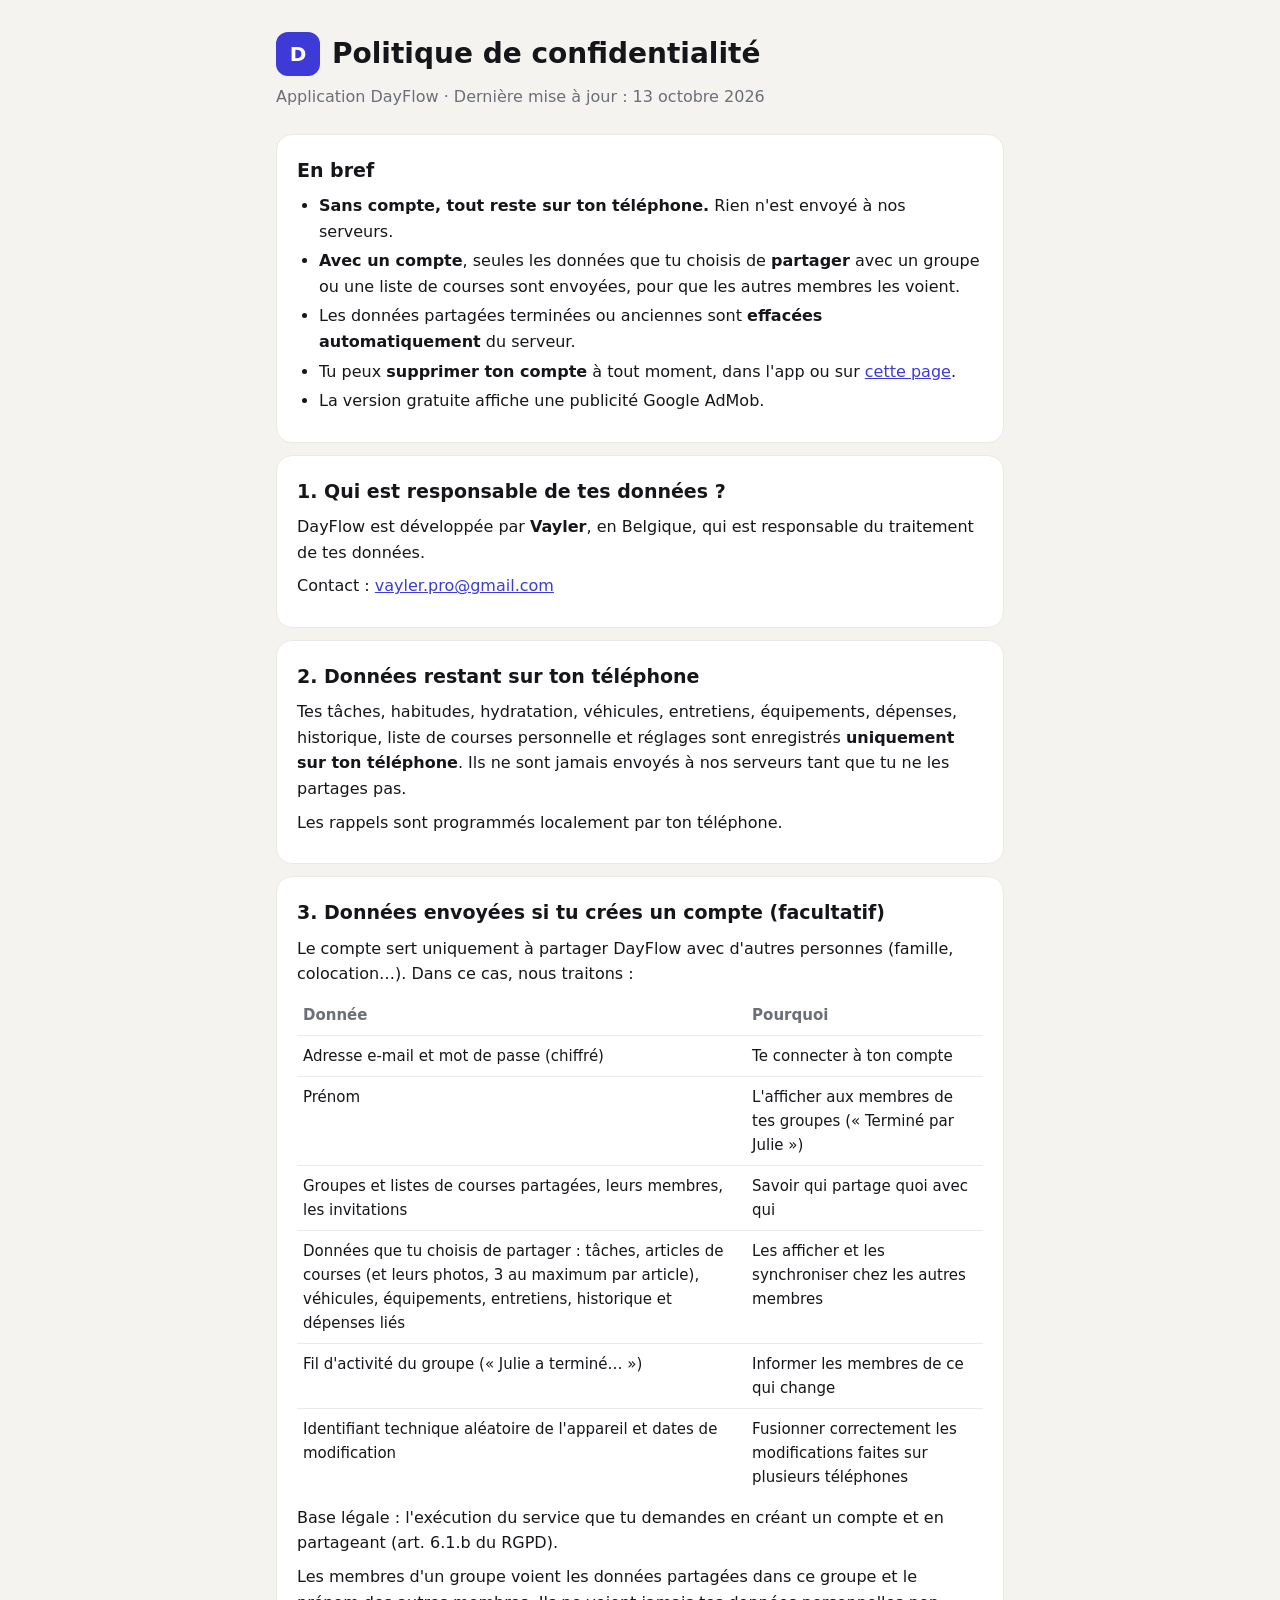
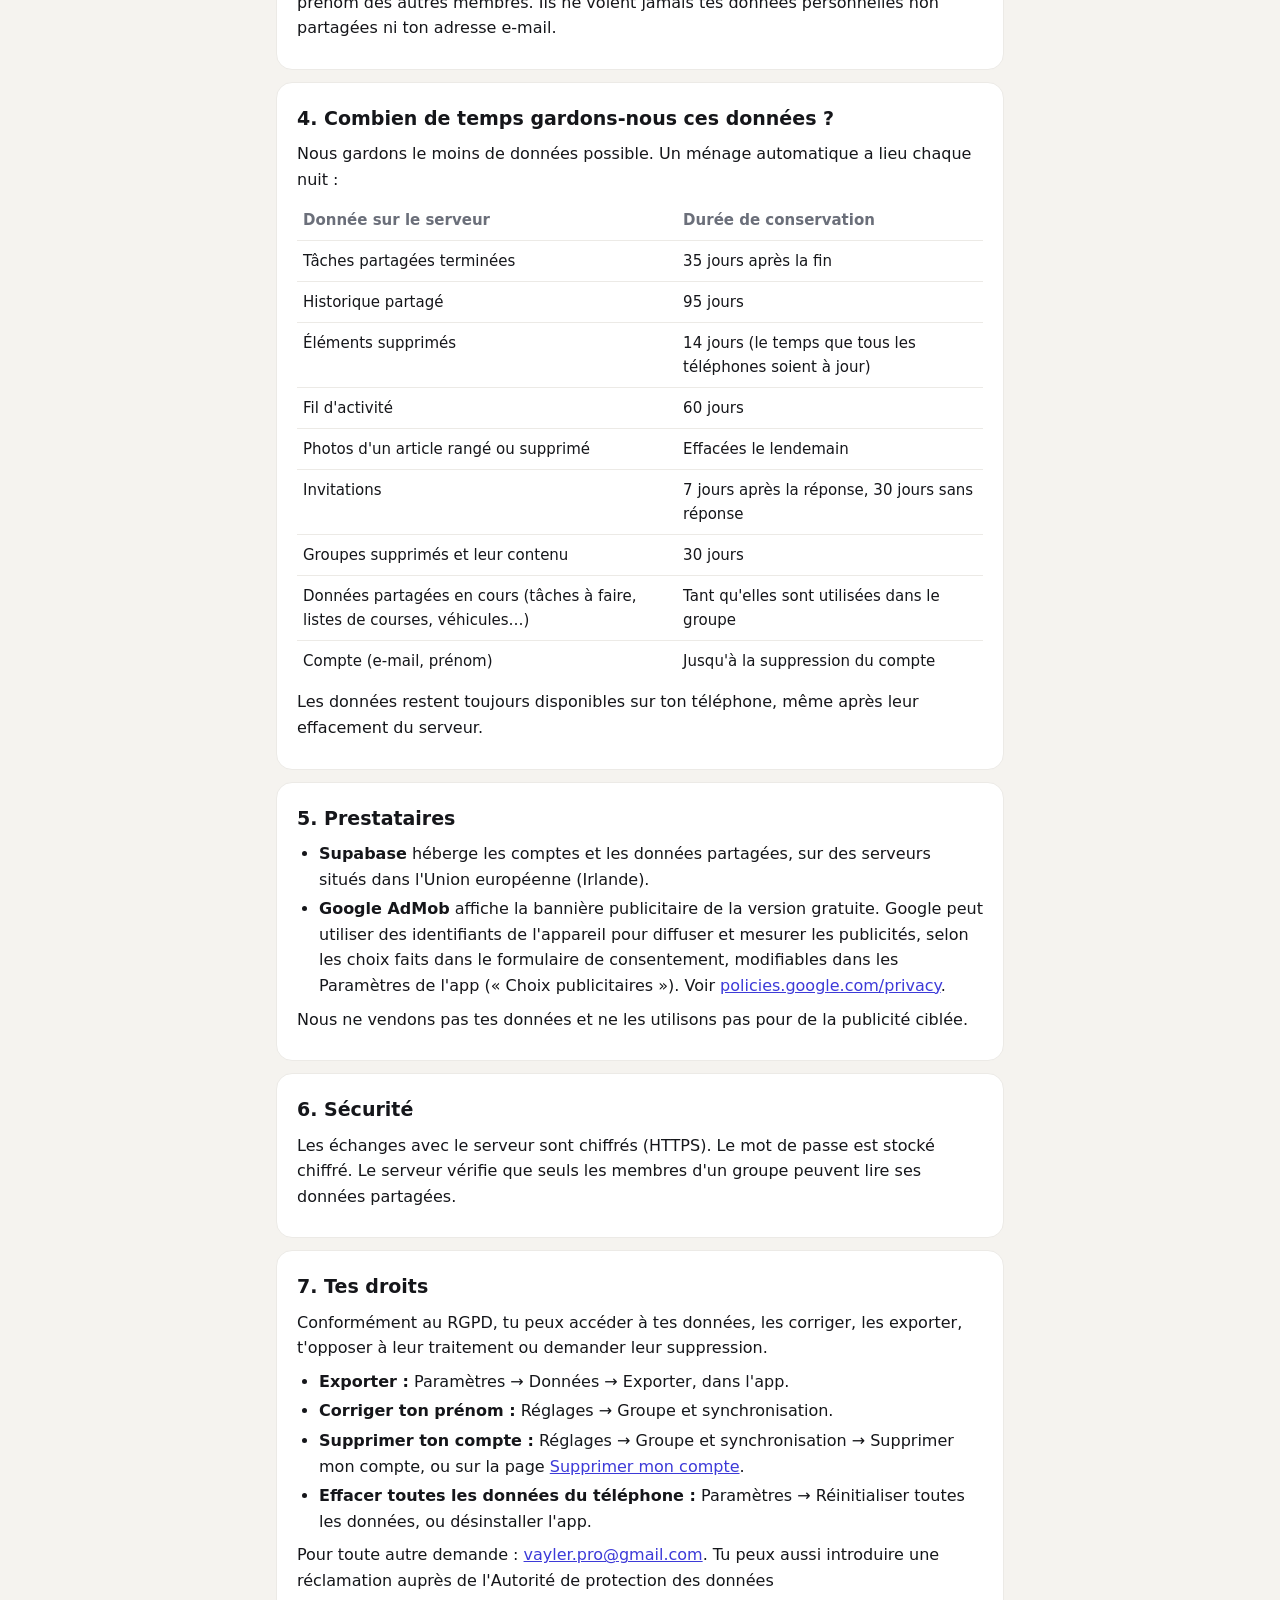
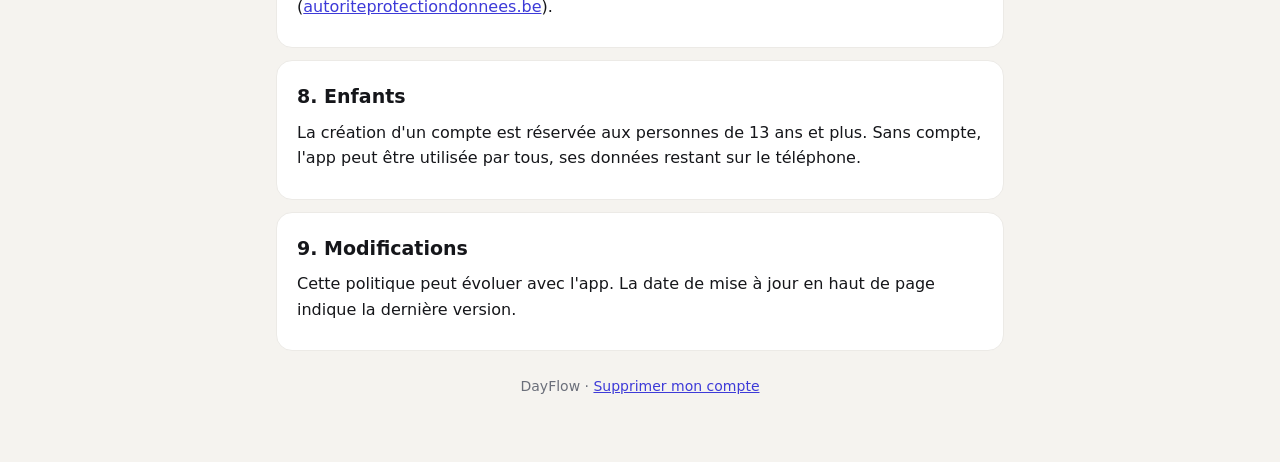
==== confidentialite.html @ 867892ae "Pages DayFlow : confidentialité et suppression de compte Co-Authored-By: Claude Opus 5.5 <noreply@an" ====
<!doctype html>
<html lang="fr">
<head>
<meta charset="utf-8">
<meta name="viewport" content="width=device-width, initial-scale=1">
<title>DayFlow · Politique de confidentialité</title>
<link rel="stylesheet" href="style.css">
</head>
<body>
<main>
<header><div class="logo">D</div><h1>Politique de confidentialité</h1></header>
<p class="sub">Application DayFlow · Dernière mise à jour : 13 octobre 2026</p>

<section>
<h2>En bref</h2>
<ul>
<li><strong>Sans compte, tout reste sur ton téléphone.</strong> Rien n'est envoyé à nos serveurs.</li>
<li><strong>Avec un compte</strong>, seules les données que tu choisis de <strong>partager</strong> avec un groupe ou une liste de courses sont envoyées, pour que les autres membres les voient.</li>
<li>Les données partagées terminées ou anciennes sont <strong>effacées automatiquement</strong> du serveur.</li>
<li>Tu peux <strong>supprimer ton compte</strong> à tout moment, dans l'app ou sur <a href="suppression-compte.html">cette page</a>.</li>
<li>La version gratuite affiche une publicité Google AdMob.</li>
</ul>
</section>

<section>
<h2>1. Qui est responsable de tes données ?</h2>
<p>DayFlow est développée par <strong>Vayler</strong>, en Belgique, qui est responsable du traitement de tes données.</p>
<p>Contact : <a href="mailto:vayler.pro@gmail.com" class="contact">vayler.pro@gmail.com</a></p>
</section>

<section>
<h2>2. Données restant sur ton téléphone</h2>
<p>Tes tâches, habitudes, hydratation, véhicules, entretiens, équipements, dépenses, historique, liste de courses personnelle et réglages sont enregistrés <strong>uniquement sur ton téléphone</strong>. Ils ne sont jamais envoyés à nos serveurs tant que tu ne les partages pas.</p>
<p>Les rappels sont programmés localement par ton téléphone.</p>
</section>

<section>
<h2>3. Données envoyées si tu crées un compte (facultatif)</h2>
<p>Le compte sert uniquement à partager DayFlow avec d'autres personnes (famille, colocation…). Dans ce cas, nous traitons :</p>
<div class="table-wrap"><table>
<tr><th>Donnée</th><th>Pourquoi</th></tr>
<tr><td>Adresse e-mail et mot de passe (chiffré)</td><td>Te connecter à ton compte</td></tr>
<tr><td>Prénom</td><td>L'afficher aux membres de tes groupes (« Terminé par Julie »)</td></tr>
<tr><td>Groupes et listes de courses partagées, leurs membres, les invitations</td><td>Savoir qui partage quoi avec qui</td></tr>
<tr><td>Données que tu choisis de partager : tâches, articles de courses (et leurs photos, 3 au maximum par article), véhicules, équipements, entretiens, historique et dépenses liés</td><td>Les afficher et les synchroniser chez les autres membres</td></tr>
<tr><td>Fil d'activité du groupe (« Julie a terminé… »)</td><td>Informer les membres de ce qui change</td></tr>
<tr><td>Identifiant technique aléatoire de l'appareil et dates de modification</td><td>Fusionner correctement les modifications faites sur plusieurs téléphones</td></tr>
</table></div>
<p>Base légale : l'exécution du service que tu demandes en créant un compte et en partageant (art. 6.1.b du RGPD).</p>
<p>Les membres d'un groupe voient les données partagées dans ce groupe et le prénom des autres membres. Ils ne voient jamais tes données personnelles non partagées ni ton adresse e-mail.</p>
</section>

<section>
<h2>4. Combien de temps gardons-nous ces données ?</h2>
<p>Nous gardons le moins de données possible. Un ménage automatique a lieu chaque nuit :</p>
<div class="table-wrap"><table>
<tr><th>Donnée sur le serveur</th><th>Durée de conservation</th></tr>
<tr><td>Tâches partagées terminées</td><td>35 jours après la fin</td></tr>
<tr><td>Historique partagé</td><td>95 jours</td></tr>
<tr><td>Éléments supprimés</td><td>14 jours (le temps que tous les téléphones soient à jour)</td></tr>
<tr><td>Fil d'activité</td><td>60 jours</td></tr>
<tr><td>Photos d'un article rangé ou supprimé</td><td>Effacées le lendemain</td></tr>
<tr><td>Invitations</td><td>7 jours après la réponse, 30 jours sans réponse</td></tr>
<tr><td>Groupes supprimés et leur contenu</td><td>30 jours</td></tr>
<tr><td>Données partagées en cours (tâches à faire, listes de courses, véhicules…)</td><td>Tant qu'elles sont utilisées dans le groupe</td></tr>
<tr><td>Compte (e-mail, prénom)</td><td>Jusqu'à la suppression du compte</td></tr>
</table></div>
<p>Les données restent toujours disponibles sur ton téléphone, même après leur effacement du serveur.</p>
</section>

<section>
<h2>5. Prestataires</h2>
<ul>
<li><strong>Supabase</strong> héberge les comptes et les données partagées, sur des serveurs situés dans l'Union européenne (Irlande).</li>
<li><strong>Google AdMob</strong> affiche la bannière publicitaire de la version gratuite. Google peut utiliser des identifiants de l'appareil pour diffuser et mesurer les publicités, selon les choix faits dans le formulaire de consentement, modifiables dans les Paramètres de l'app (« Choix publicitaires »). Voir <a href="https://policies.google.com/privacy" rel="noopener">policies.google.com/privacy</a>.</li>
</ul>
<p>Nous ne vendons pas tes données et ne les utilisons pas pour de la publicité ciblée.</p>
</section>

<section>
<h2>6. Sécurité</h2>
<p>Les échanges avec le serveur sont chiffrés (HTTPS). Le mot de passe est stocké chiffré. Le serveur vérifie que seuls les membres d'un groupe peuvent lire ses données partagées.</p>
</section>

<section>
<h2>7. Tes droits</h2>
<p>Conformément au RGPD, tu peux accéder à tes données, les corriger, les exporter, t'opposer à leur traitement ou demander leur suppression.</p>
<ul>
<li><strong>Exporter :</strong> Paramètres → Données → Exporter, dans l'app.</li>
<li><strong>Corriger ton prénom :</strong> Réglages → Groupe et synchronisation.</li>
<li><strong>Supprimer ton compte :</strong> Réglages → Groupe et synchronisation → Supprimer mon compte, ou sur la page <a href="suppression-compte.html">Supprimer mon compte</a>.</li>
<li><strong>Effacer toutes les données du téléphone :</strong> Paramètres → Réinitialiser toutes les données, ou désinstaller l'app.</li>
</ul>
<p>Pour toute autre demande : <a href="mailto:vayler.pro@gmail.com" class="contact">vayler.pro@gmail.com</a>. Tu peux aussi introduire une réclamation auprès de l'Autorité de protection des données (<a href="https://www.autoriteprotectiondonnees.be" rel="noopener">autoriteprotectiondonnees.be</a>).</p>
</section>

<section>
<h2>8. Enfants</h2>
<p>La création d'un compte est réservée aux personnes de 13 ans et plus. Sans compte, l'app peut être utilisée par tous, ses données restant sur le téléphone.</p>
</section>

<section>
<h2>9. Modifications</h2>
<p>Cette politique peut évoluer avec l'app. La date de mise à jour en haut de page indique la dernière version.</p>
</section>

<footer>DayFlow · <a href="suppression-compte.html">Supprimer mon compte</a></footer>
</main>
</body>
</html>
---- style.css ----
:root{--bg:#F5F3EF;--card:#fff;--text:#15161A;--muted:#6B6F7A;--line:#ECEAE6;--accent:#3D3AD8;--danger:#E5484D;--ok:#22A55B}
@media (prefers-color-scheme:dark){:root{--bg:#16171B;--card:#22242A;--text:#F1F1F4;--muted:#9A9EAA;--line:#2E3037;--accent:#8C8AF5;--danger:#FF6B70;--ok:#4CC97E}}
*{box-sizing:border-box}
body{margin:0;background:var(--bg);color:var(--text);font:16px/1.6 system-ui,-apple-system,"Segoe UI",Roboto,sans-serif}
main{max-width:760px;margin:0 auto;padding:32px 16px 64px}
header{display:flex;align-items:center;gap:12px;margin-bottom:8px}
.logo{width:44px;height:44px;border-radius:12px;background:var(--accent);color:#fff;display:grid;place-items:center;font-weight:800;font-size:20px}
h1{font-size:28px;line-height:1.2;margin:0}
.sub{color:var(--muted);margin:4px 0 24px}
section{background:var(--card);border:1px solid var(--line);border-radius:16px;padding:20px;margin:12px 0}
h2{font-size:19px;margin:0 0 8px}
h3{font-size:16px;margin:16px 0 4px}
p{margin:8px 0}
ul{margin:8px 0;padding-left:22px}
li{margin:4px 0}
table{width:100%;border-collapse:collapse;font-size:15px}
th,td{text-align:left;padding:8px 6px;border-top:1px solid var(--line);vertical-align:top}
th{color:var(--muted);font-weight:600;border-top:none}
.table-wrap{overflow-x:auto}
a{color:var(--accent)}
.note{background:color-mix(in srgb,var(--accent) 10%,transparent);border-radius:12px;padding:12px 14px}
label{display:block;font-weight:600;margin:12px 0 4px}
input[type=email],input[type=password]{width:100%;padding:12px;border-radius:10px;border:1px solid var(--line);background:var(--bg);color:var(--text);font:inherit}
button{font:inherit;font-weight:600;border:0;border-radius:999px;padding:12px 20px;cursor:pointer;background:var(--accent);color:#fff;margin-top:16px}
button.danger{background:var(--danger)}
button.ghost{background:transparent;color:var(--accent);border:1px solid var(--line)}
button:disabled{opacity:.5;cursor:default}
.check{display:flex;gap:10px;align-items:flex-start;font-weight:400;margin-top:16px}
.check input{margin-top:5px}
.msg{margin-top:12px;font-weight:600}
.msg.err{color:var(--danger)}.msg.ok{color:var(--ok)}
.hidden{display:none}
footer{color:var(--muted);font-size:14px;margin-top:24px;text-align:center}
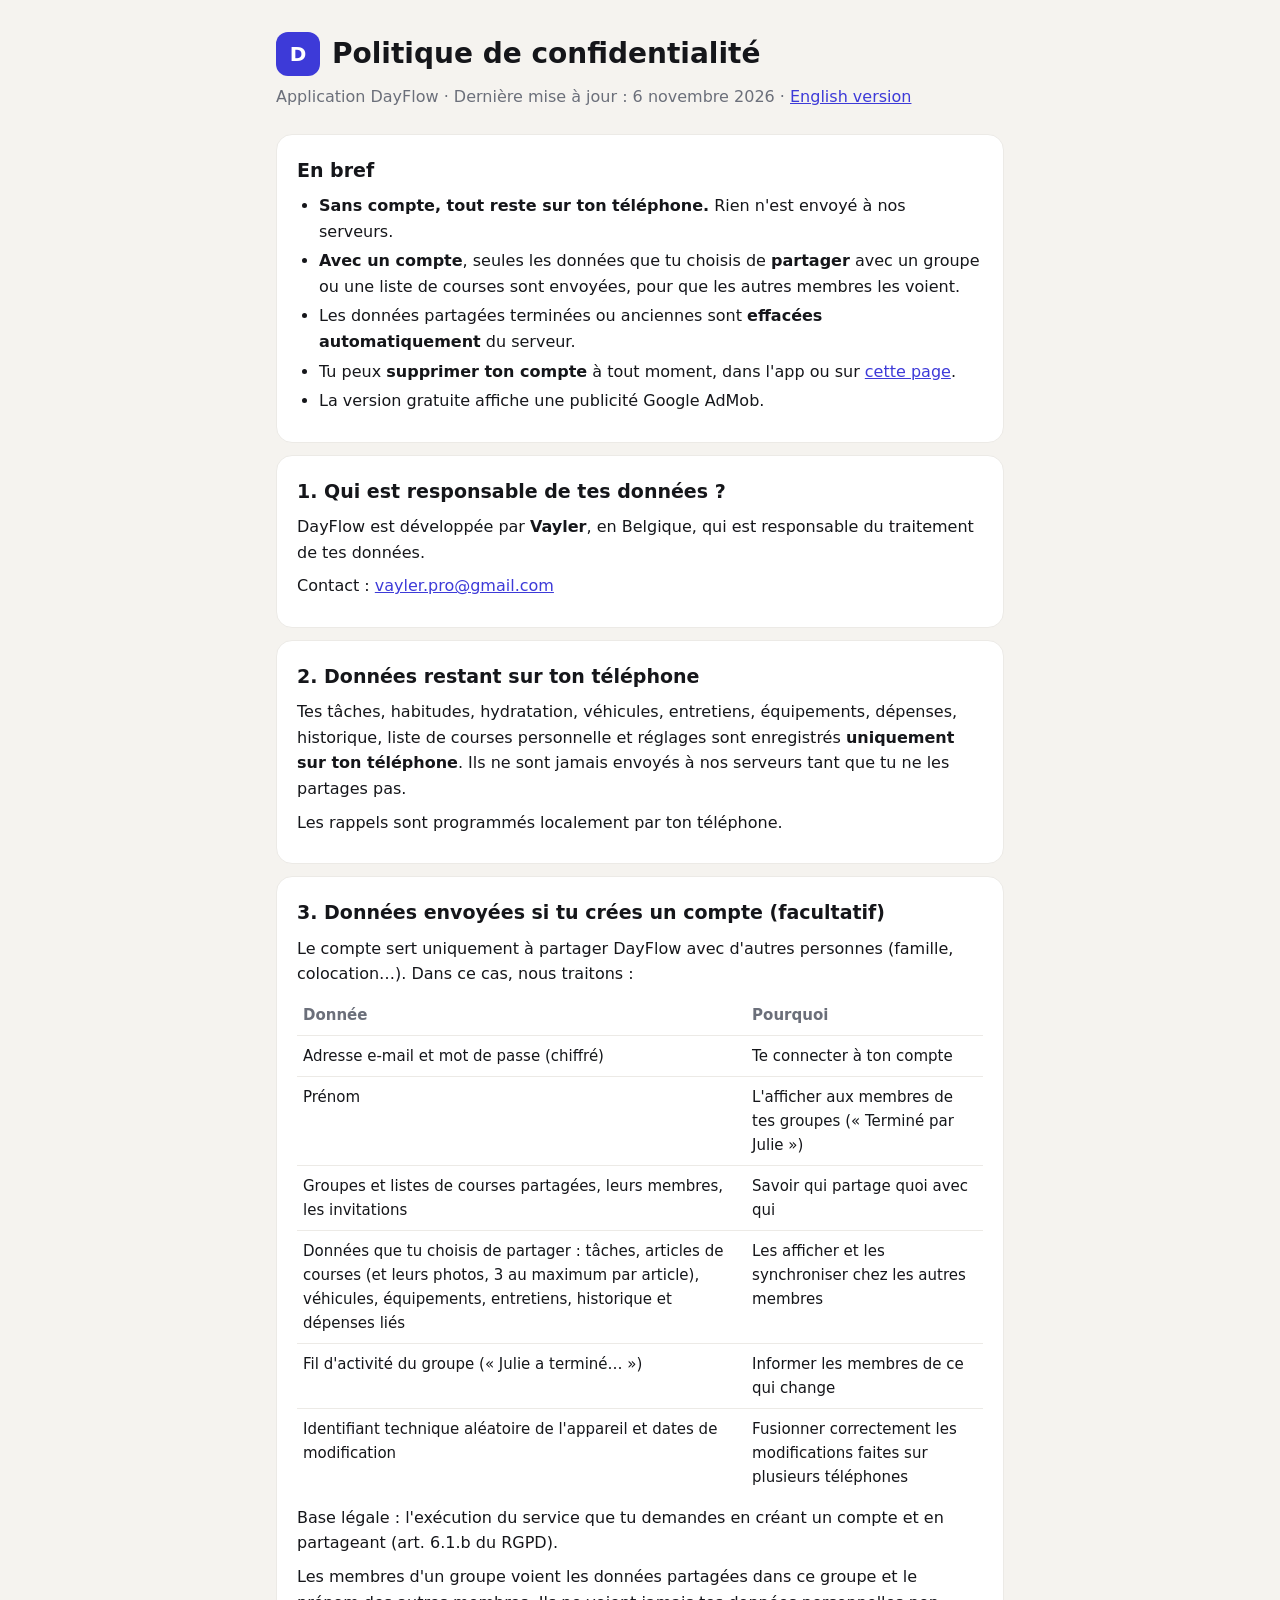
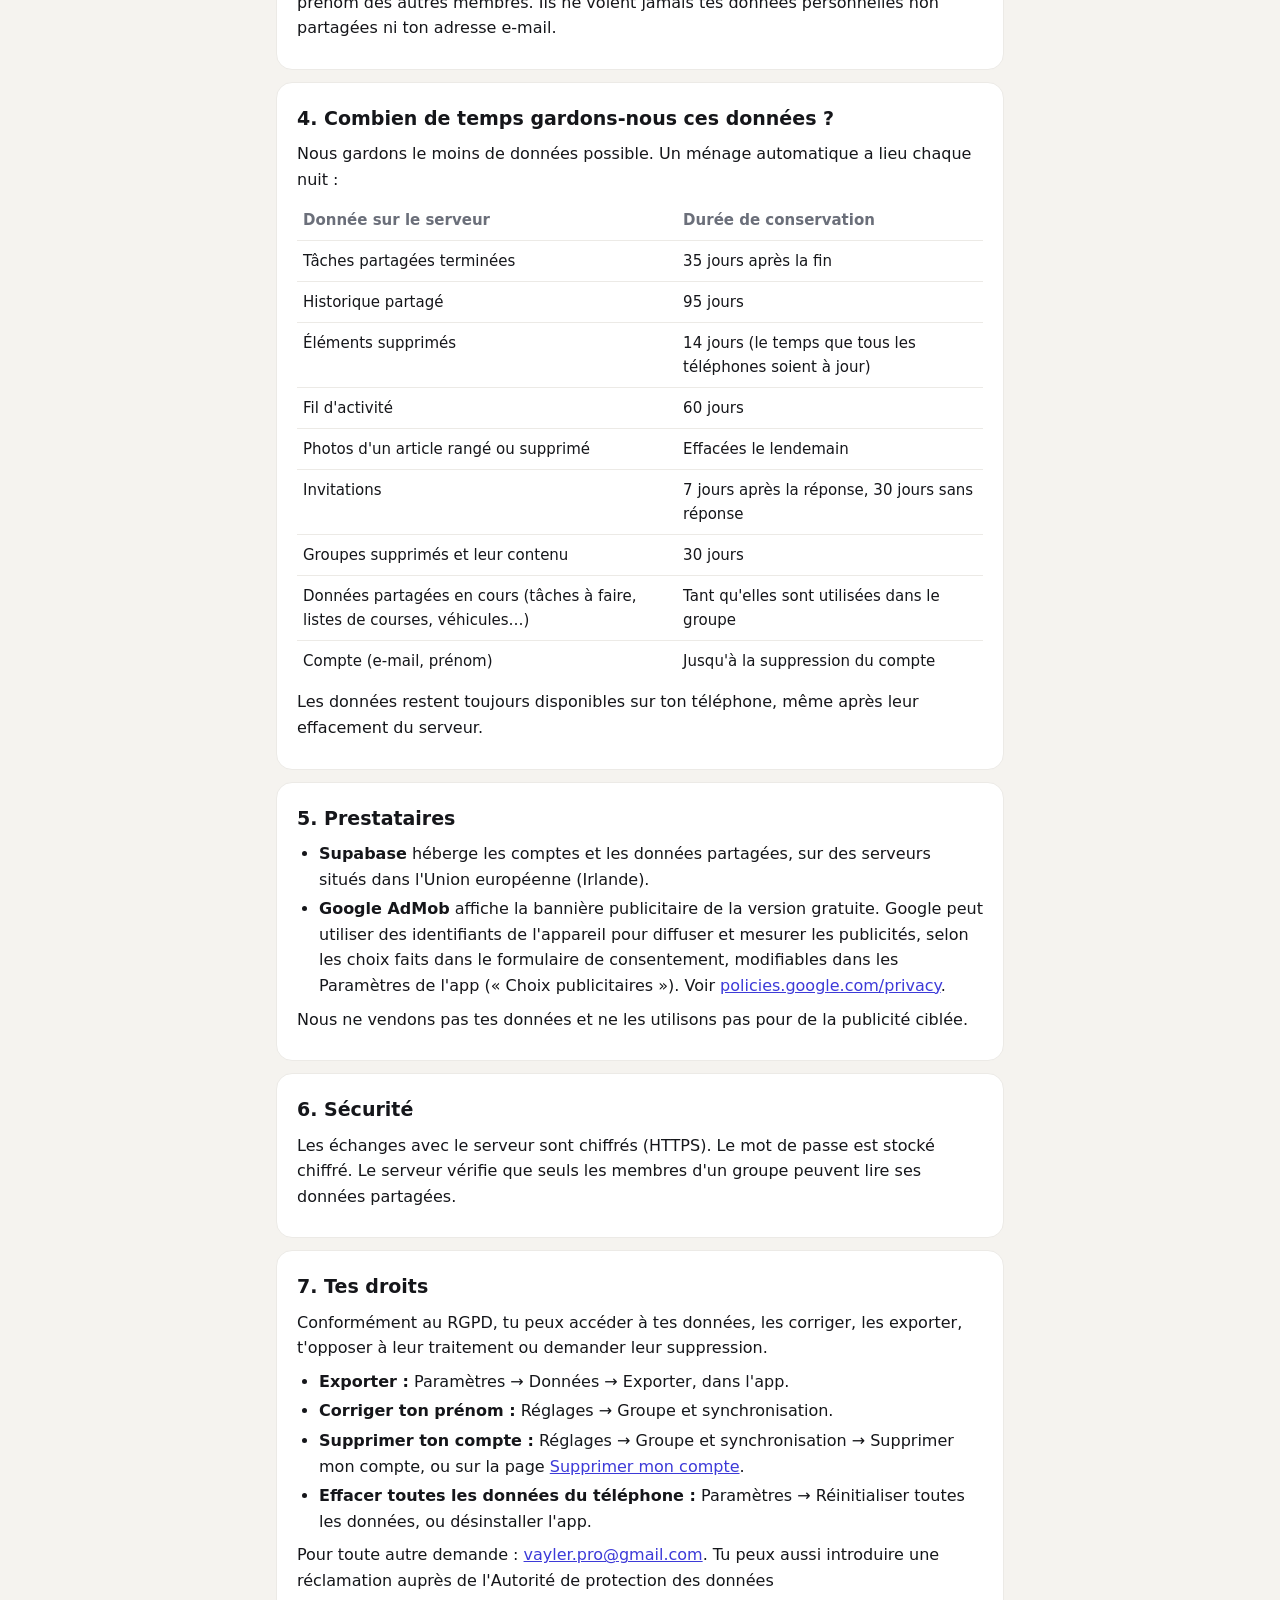
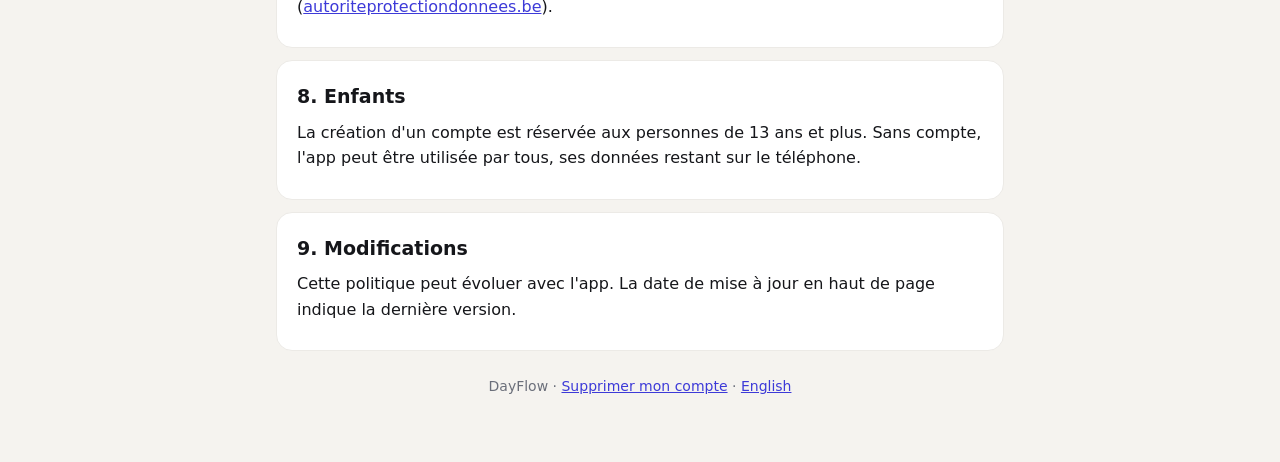
==== commit 424be1fe: "Pages en anglais (privacy, delete-account) et liens entre langues Co-Authored-By: Claude Opus 5.5 <n" ====
--- a/confidentialite.html
+++ b/confidentialite.html
@@ -9,7 +9,7 @@
 <body>
 <main>
 <header><div class="logo">D</div><h1>Politique de confidentialité</h1></header>
-<p class="sub">Application DayFlow · Dernière mise à jour : 13 octobre 2026</p>
+<p class="sub">Application DayFlow · Dernière mise à jour : 6 novembre 2026 · <a href="privacy.html">English version</a></p>
 
 <section>
 <h2>En bref</h2>
@@ -104,7 +104,7 @@
 <p>Cette politique peut évoluer avec l'app. La date de mise à jour en haut de page indique la dernière version.</p>
 </section>
 
-<footer>DayFlow · <a href="suppression-compte.html">Supprimer mon compte</a></footer>
+<footer>DayFlow · <a href="suppression-compte.html">Supprimer mon compte</a> · <a href="privacy.html">English</a></footer>
 </main>
 </body>
 </html>
